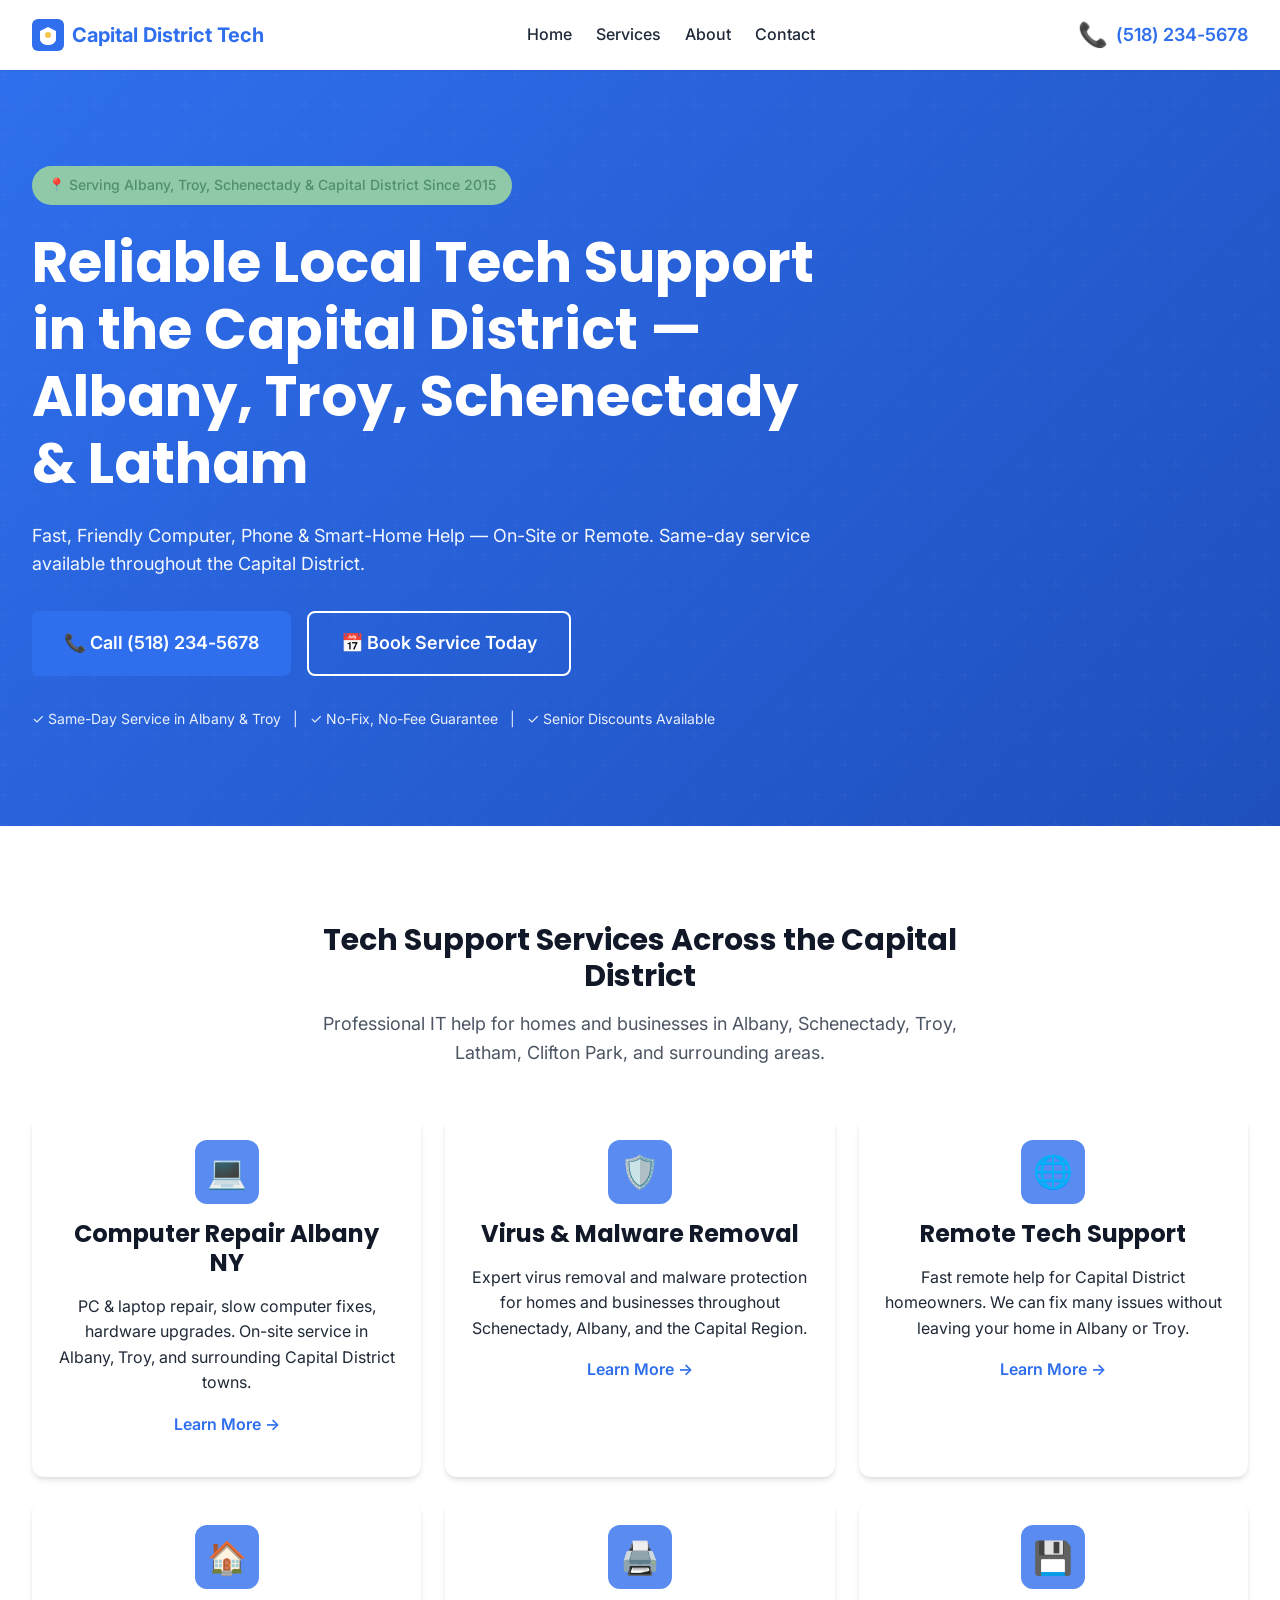
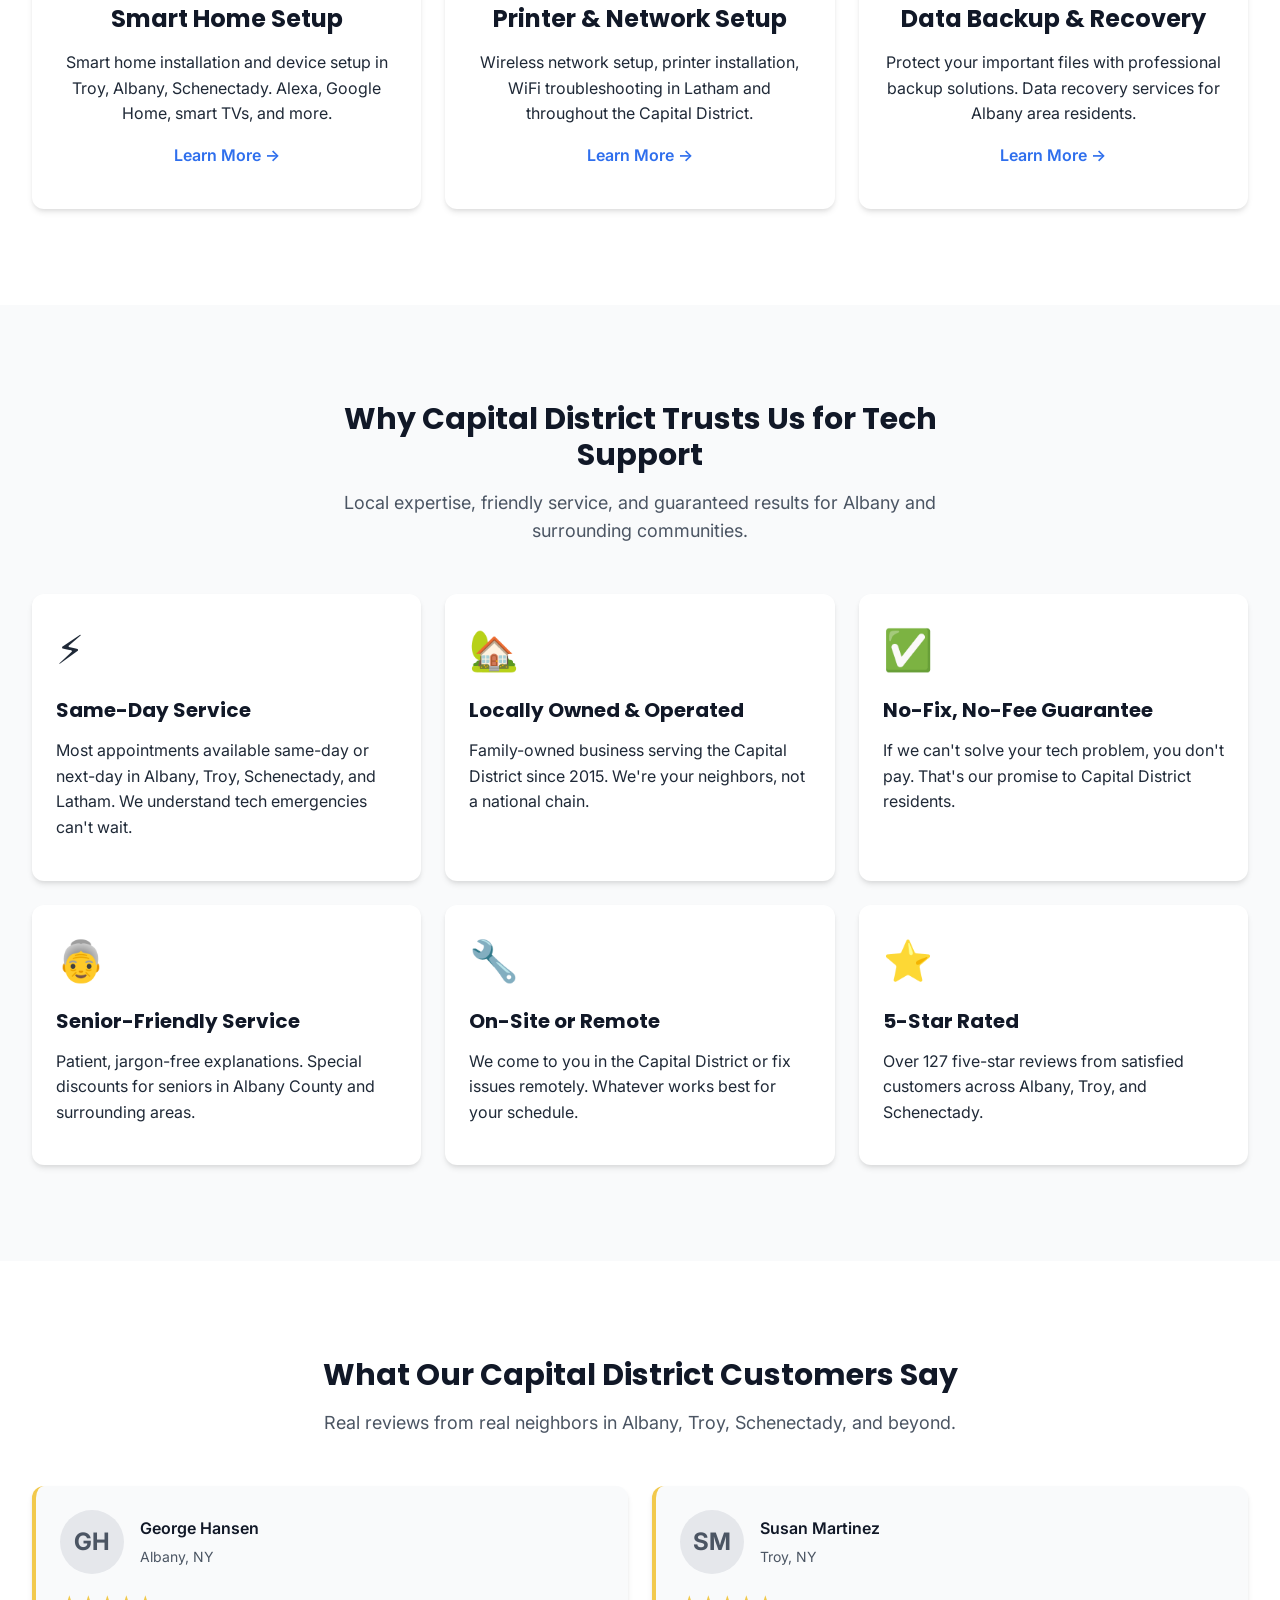
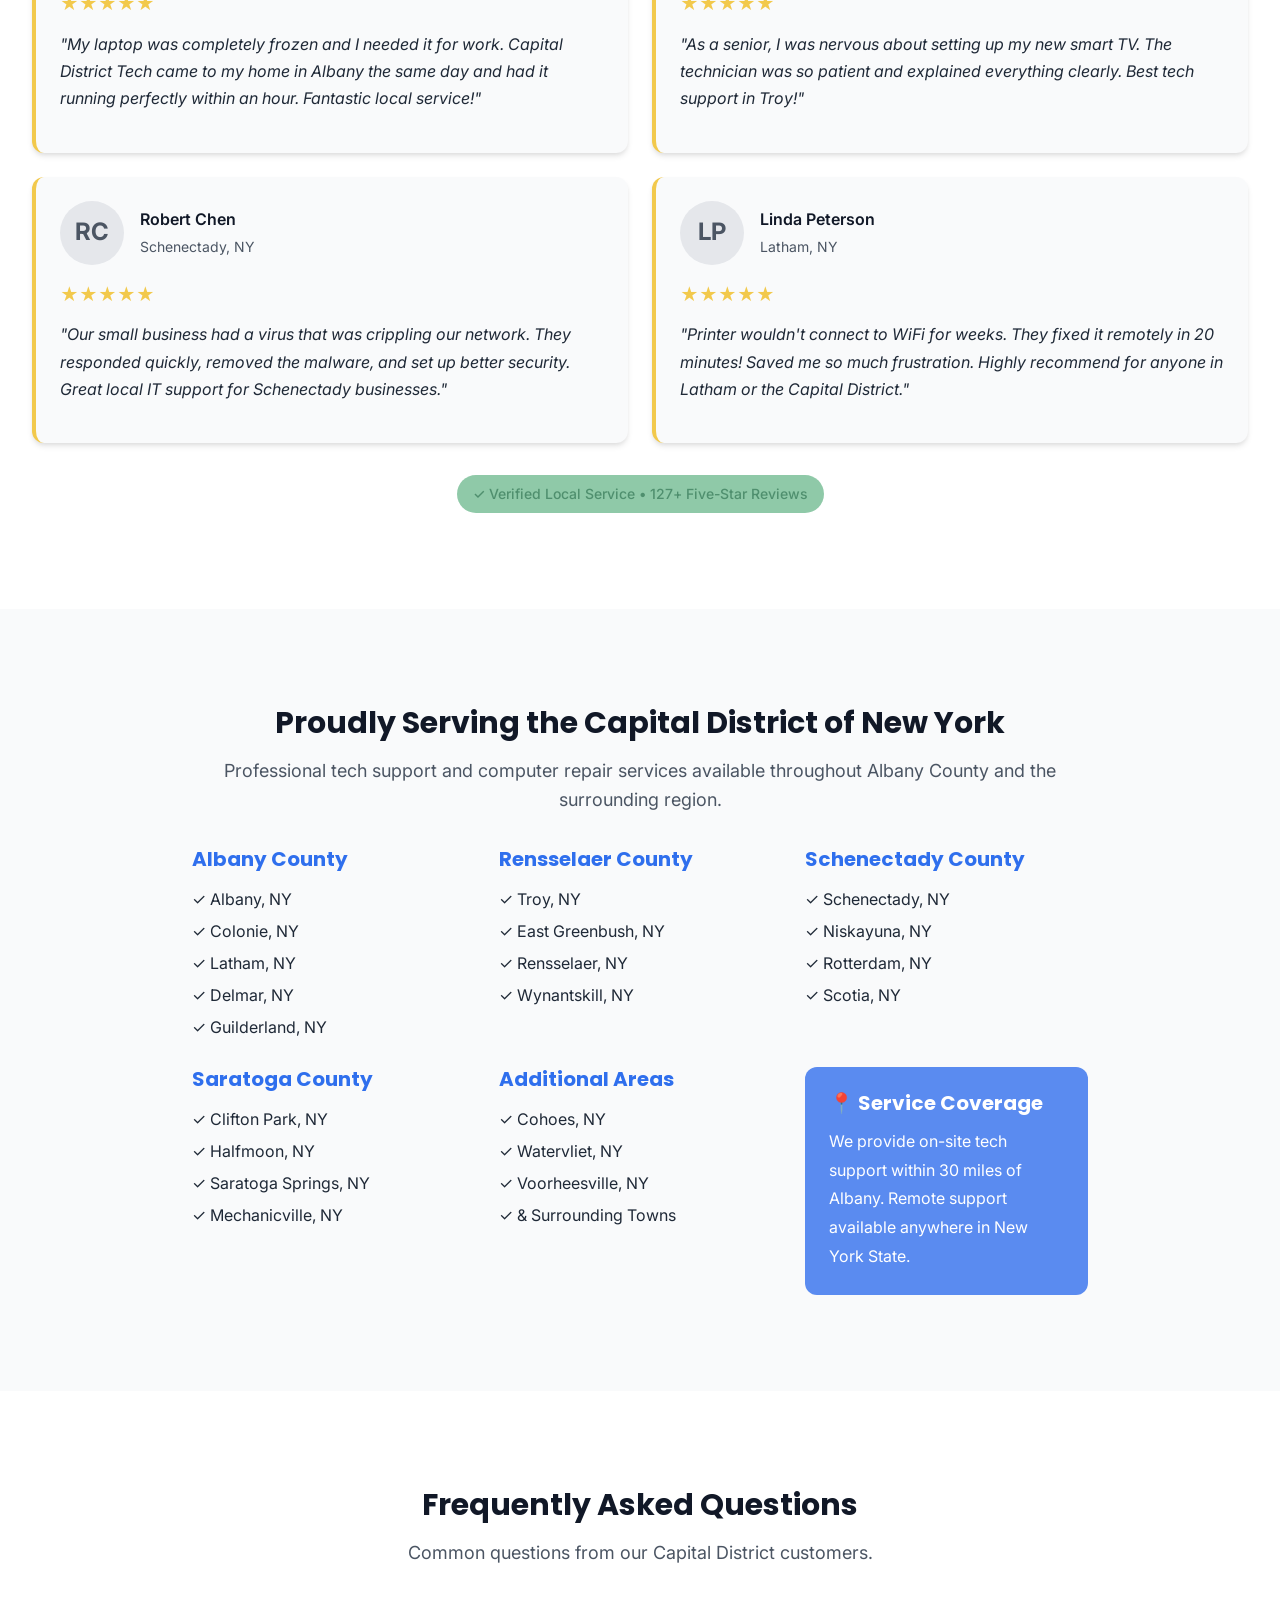
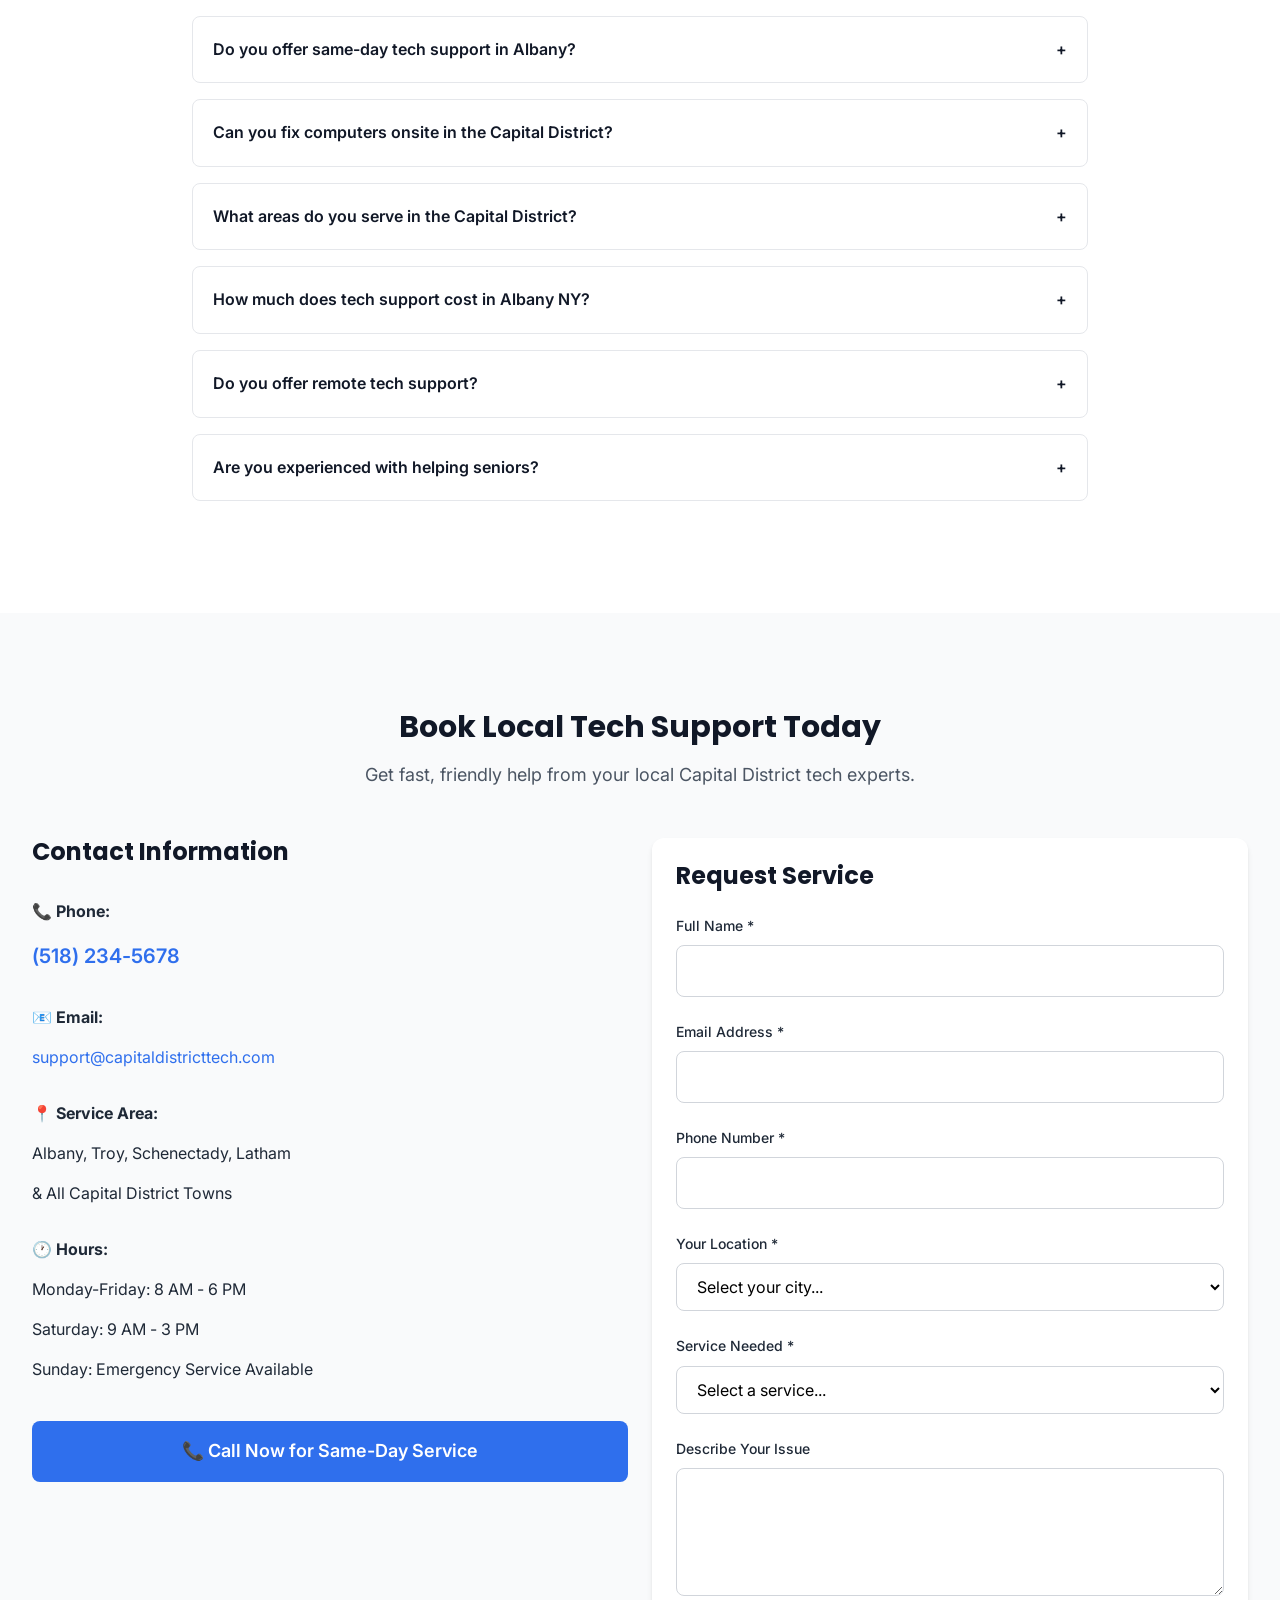
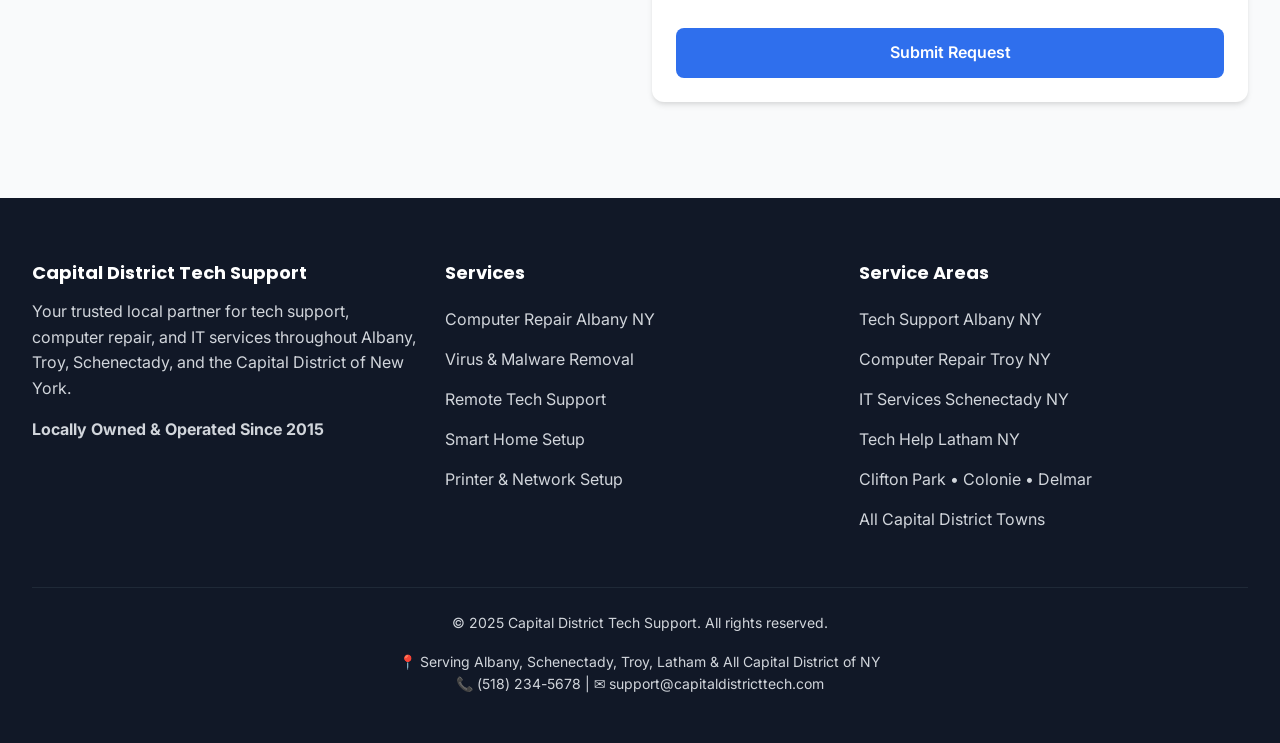
==== capital-district-tech/index.html @ 37f141fd "Add complete Capital District Tech Support website design Created a full-featured, SEO-optimized web" ====
<!DOCTYPE html>
<html lang="en">
<head>
  <meta charset="UTF-8">
  <meta name="viewport" content="width=device-width, initial-scale=1.0">

  <!-- Primary Meta Tags -->
  <title>Tech Support Albany NY — Local IT Help in Capital District</title>
  <meta name="title" content="Tech Support Albany NY — Local IT Help in Capital District">
  <meta name="description" content="Professional tech support in Albany, Troy, Schenectady & Capital District NY. Same-day computer repair, virus removal, smart home setup. Call (518) 234-5678 today!">

  <!-- Local SEO Keywords -->
  <meta name="keywords" content="tech support Albany NY, computer repair near Albany, IT support Troy NY, local tech help Schenectady, on-site tech support Latham NY, 518 tech support, Capital District IT services, computer repair Capital District, Albany tech support near me">

  <!-- Open Graph / Facebook -->
  <meta property="og:type" content="website">
  <meta property="og:url" content="https://capitaldistricttech.com/">
  <meta property="og:title" content="Tech Support Albany NY — Local IT Help in Capital District">
  <meta property="og:description" content="Professional tech support in Albany, Troy, Schenectady & Capital District NY. Same-day computer repair, virus removal, smart home setup.">
  <meta property="og:image" content="https://capitaldistricttech.com/images/og-image.jpg">

  <!-- Geo Meta Tags -->
  <meta name="geo.region" content="US-NY">
  <meta name="geo.placename" content="Albany">
  <meta name="geo.position" content="42.6526;-73.7562">
  <meta name="ICBM" content="42.6526, -73.7562">

  <!-- Favicon -->
  <link rel="icon" type="image/png" href="/favicon.png">

  <!-- Stylesheets -->
  <link rel="stylesheet" href="css/main.css">

  <!-- Preconnect for Performance -->
  <link rel="preconnect" href="https://fonts.googleapis.com">
  <link rel="preconnect" href="https://fonts.gstatic.com" crossorigin>
</head>
<body>
  <!-- Header -->
  <header class="header">
    <div class="container header__container">
      <a href="/" class="header__logo">
        <svg width="32" height="32" viewBox="0 0 32 32" fill="none" xmlns="http://www.w3.org/2000/svg">
          <rect width="32" height="32" rx="6" fill="#2F6FED"/>
          <path d="M16 8L8 12V20C8 23.314 11.134 26 16 26C20.866 26 24 23.314 24 20V12L16 8Z" fill="white"/>
          <circle cx="16" cy="16" r="3" fill="#F2C94C"/>
        </svg>
        Capital District Tech
      </a>

      <nav class="nav">
        <a href="/" class="nav__link">Home</a>
        <a href="#services" class="nav__link">Services</a>
        <a href="about.html" class="nav__link">About</a>
        <a href="#contact" class="nav__link">Contact</a>
      </nav>

      <a href="tel:+15182345678" class="header__phone">
        <span class="header__phone-icon">📞</span>
        <span>(518) 234-5678</span>
      </a>

      <button class="mobile-menu-btn" aria-label="Toggle menu">
        <span></span>
        <span></span>
        <span></span>
      </button>
    </div>
  </header>

  <!-- Hero Section -->
  <section class="hero section">
    <div class="container">
      <div class="hero__content">
        <div class="badge mb-6">
          📍 Serving Albany, Troy, Schenectady & Capital District Since 2015
        </div>

        <h1>Reliable Local Tech Support in the Capital District — Albany, Troy, Schenectady & Latham</h1>

        <p class="lead">Fast, Friendly Computer, Phone & Smart-Home Help — On-Site or Remote. Same-day service available throughout the Capital District.</p>

        <div class="flex flex-wrap gap-4 mt-8">
          <a href="tel:+15182345678" class="btn btn--primary btn--large">
            📞 Call (518) 234-5678
          </a>
          <a href="#contact" class="btn btn--outline btn--large" style="color: white; border-color: white;">
            📅 Book Service Today
          </a>
        </div>

        <div class="mt-8" style="color: rgba(255,255,255,0.9); font-size: 0.875rem;">
          ✓ Same-Day Service in Albany & Troy  &nbsp;&nbsp;|&nbsp;&nbsp;  ✓ No-Fix, No-Fee Guarantee  &nbsp;&nbsp;|&nbsp;&nbsp;  ✓ Senior Discounts Available
        </div>
      </div>
    </div>
  </section>

  <!-- Services Section -->
  <section id="services" class="section">
    <div class="container">
      <div class="text-center max-w-2xl mx-auto mb-12">
        <h2>Tech Support Services Across the Capital District</h2>
        <p class="lead">Professional IT help for homes and businesses in Albany, Schenectady, Troy, Latham, Clifton Park, and surrounding areas.</p>
      </div>

      <div class="grid grid--3">
        <!-- Service 1 -->
        <a href="services/computer-repair.html" class="card card--service">
          <div class="service-icon">💻</div>
          <h3>Computer Repair Albany NY</h3>
          <p>PC & laptop repair, slow computer fixes, hardware upgrades. On-site service in Albany, Troy, and surrounding Capital District towns.</p>
          <p style="color: var(--primary-blue); font-weight: 600; margin-top: var(--space-4);">Learn More →</p>
        </a>

        <!-- Service 2 -->
        <a href="services/virus-malware-removal.html" class="card card--service">
          <div class="service-icon">🛡️</div>
          <h3>Virus & Malware Removal</h3>
          <p>Expert virus removal and malware protection for homes and businesses throughout Schenectady, Albany, and the Capital Region.</p>
          <p style="color: var(--primary-blue); font-weight: 600; margin-top: var(--space-4);">Learn More →</p>
        </a>

        <!-- Service 3 -->
        <a href="services/remote-support.html" class="card card--service">
          <div class="service-icon">🌐</div>
          <h3>Remote Tech Support</h3>
          <p>Fast remote help for Capital District homeowners. We can fix many issues without leaving your home in Albany or Troy.</p>
          <p style="color: var(--primary-blue); font-weight: 600; margin-top: var(--space-4);">Learn More →</p>
        </a>

        <!-- Service 4 -->
        <a href="services/smart-home-setup.html" class="card card--service">
          <div class="service-icon">🏠</div>
          <h3>Smart Home Setup</h3>
          <p>Smart home installation and device setup in Troy, Albany, Schenectady. Alexa, Google Home, smart TVs, and more.</p>
          <p style="color: var(--primary-blue); font-weight: 600; margin-top: var(--space-4);">Learn More →</p>
        </a>

        <!-- Service 5 -->
        <a href="services/printer-network-setup.html" class="card card--service">
          <div class="service-icon">🖨️</div>
          <h3>Printer & Network Setup</h3>
          <p>Wireless network setup, printer installation, WiFi troubleshooting in Latham and throughout the Capital District.</p>
          <p style="color: var(--primary-blue); font-weight: 600; margin-top: var(--space-4);">Learn More →</p>
        </a>

        <!-- Service 6 -->
        <a href="services/data-backup-recovery.html" class="card card--service">
          <div class="service-icon">💾</div>
          <h3>Data Backup & Recovery</h3>
          <p>Protect your important files with professional backup solutions. Data recovery services for Albany area residents.</p>
          <p style="color: var(--primary-blue); font-weight: 600; margin-top: var(--space-4);">Learn More →</p>
        </a>
      </div>
    </div>
  </section>

  <!-- Why Choose Us Section -->
  <section class="section section--gray">
    <div class="container">
      <div class="text-center max-w-2xl mx-auto mb-12">
        <h2>Why Capital District Trusts Us for Tech Support</h2>
        <p class="lead">Local expertise, friendly service, and guaranteed results for Albany and surrounding communities.</p>
      </div>

      <div class="grid grid--3">
        <div class="card">
          <div style="font-size: 2.5rem; margin-bottom: var(--space-4);">⚡</div>
          <h4>Same-Day Service</h4>
          <p>Most appointments available same-day or next-day in Albany, Troy, Schenectady, and Latham. We understand tech emergencies can't wait.</p>
        </div>

        <div class="card">
          <div style="font-size: 2.5rem; margin-bottom: var(--space-4);">🏡</div>
          <h4>Locally Owned & Operated</h4>
          <p>Family-owned business serving the Capital District since 2015. We're your neighbors, not a national chain.</p>
        </div>

        <div class="card">
          <div style="font-size: 2.5rem; margin-bottom: var(--space-4);">✅</div>
          <h4>No-Fix, No-Fee Guarantee</h4>
          <p>If we can't solve your tech problem, you don't pay. That's our promise to Capital District residents.</p>
        </div>

        <div class="card">
          <div style="font-size: 2.5rem; margin-bottom: var(--space-4);">👵</div>
          <h4>Senior-Friendly Service</h4>
          <p>Patient, jargon-free explanations. Special discounts for seniors in Albany County and surrounding areas.</p>
        </div>

        <div class="card">
          <div style="font-size: 2.5rem; margin-bottom: var(--space-4);">🔧</div>
          <h4>On-Site or Remote</h4>
          <p>We come to you in the Capital District or fix issues remotely. Whatever works best for your schedule.</p>
        </div>

        <div class="card">
          <div style="font-size: 2.5rem; margin-bottom: var(--space-4);">⭐</div>
          <h4>5-Star Rated</h4>
          <p>Over 127 five-star reviews from satisfied customers across Albany, Troy, and Schenectady.</p>
        </div>
      </div>
    </div>
  </section>

  <!-- Testimonials Section -->
  <section class="section">
    <div class="container">
      <div class="text-center max-w-2xl mx-auto mb-12">
        <h2>What Our Capital District Customers Say</h2>
        <p class="lead">Real reviews from real neighbors in Albany, Troy, Schenectady, and beyond.</p>
      </div>

      <div class="grid grid--2">
        <div class="card card--testimonial">
          <div class="testimonial__header">
            <div class="testimonial__avatar">GH</div>
            <div>
              <div class="testimonial__name">George Hansen</div>
              <div class="testimonial__location">Albany, NY</div>
            </div>
          </div>
          <div class="testimonial__rating">★★★★★</div>
          <p class="testimonial__text">"My laptop was completely frozen and I needed it for work. Capital District Tech came to my home in Albany the same day and had it running perfectly within an hour. Fantastic local service!"</p>
        </div>

        <div class="card card--testimonial">
          <div class="testimonial__header">
            <div class="testimonial__avatar">SM</div>
            <div>
              <div class="testimonial__name">Susan Martinez</div>
              <div class="testimonial__location">Troy, NY</div>
            </div>
          </div>
          <div class="testimonial__rating">★★★★★</div>
          <p class="testimonial__text">"As a senior, I was nervous about setting up my new smart TV. The technician was so patient and explained everything clearly. Best tech support in Troy!"</p>
        </div>

        <div class="card card--testimonial">
          <div class="testimonial__header">
            <div class="testimonial__avatar">RC</div>
            <div>
              <div class="testimonial__name">Robert Chen</div>
              <div class="testimonial__location">Schenectady, NY</div>
            </div>
          </div>
          <div class="testimonial__rating">★★★★★</div>
          <p class="testimonial__text">"Our small business had a virus that was crippling our network. They responded quickly, removed the malware, and set up better security. Great local IT support for Schenectady businesses."</p>
        </div>

        <div class="card card--testimonial">
          <div class="testimonial__header">
            <div class="testimonial__avatar">LP</div>
            <div>
              <div class="testimonial__name">Linda Peterson</div>
              <div class="testimonial__location">Latham, NY</div>
            </div>
          </div>
          <div class="testimonial__rating">★★★★★</div>
          <p class="testimonial__text">"Printer wouldn't connect to WiFi for weeks. They fixed it remotely in 20 minutes! Saved me so much frustration. Highly recommend for anyone in Latham or the Capital District."</p>
        </div>
      </div>

      <div class="text-center mt-8">
        <div class="badge">✓ Verified Local Service • 127+ Five-Star Reviews</div>
      </div>
    </div>
  </section>

  <!-- Service Area Section -->
  <section class="section section--gray">
    <div class="container">
      <div class="text-center max-w-4xl mx-auto">
        <h2>Proudly Serving the Capital District of New York</h2>
        <p class="lead mb-8">Professional tech support and computer repair services available throughout Albany County and the surrounding region.</p>

        <div class="grid grid--3" style="text-align: left;">
          <div>
            <h4 style="color: var(--primary-blue); margin-bottom: var(--space-3);">Albany County</h4>
            <ul style="line-height: 2;">
              <li>✓ Albany, NY</li>
              <li>✓ Colonie, NY</li>
              <li>✓ Latham, NY</li>
              <li>✓ Delmar, NY</li>
              <li>✓ Guilderland, NY</li>
            </ul>
          </div>

          <div>
            <h4 style="color: var(--primary-blue); margin-bottom: var(--space-3);">Rensselaer County</h4>
            <ul style="line-height: 2;">
              <li>✓ Troy, NY</li>
              <li>✓ East Greenbush, NY</li>
              <li>✓ Rensselaer, NY</li>
              <li>✓ Wynantskill, NY</li>
            </ul>
          </div>

          <div>
            <h4 style="color: var(--primary-blue); margin-bottom: var(--space-3);">Schenectady County</h4>
            <ul style="line-height: 2;">
              <li>✓ Schenectady, NY</li>
              <li>✓ Niskayuna, NY</li>
              <li>✓ Rotterdam, NY</li>
              <li>✓ Scotia, NY</li>
            </ul>
          </div>

          <div>
            <h4 style="color: var(--primary-blue); margin-bottom: var(--space-3);">Saratoga County</h4>
            <ul style="line-height: 2;">
              <li>✓ Clifton Park, NY</li>
              <li>✓ Halfmoon, NY</li>
              <li>✓ Saratoga Springs, NY</li>
              <li>✓ Mechanicville, NY</li>
            </ul>
          </div>

          <div>
            <h4 style="color: var(--primary-blue); margin-bottom: var(--space-3);">Additional Areas</h4>
            <ul style="line-height: 2;">
              <li>✓ Cohoes, NY</li>
              <li>✓ Watervliet, NY</li>
              <li>✓ Voorheesville, NY</li>
              <li>✓ & Surrounding Towns</li>
            </ul>
          </div>

          <div style="background: var(--primary-blue-light); padding: var(--space-6); border-radius: var(--radius-lg); color: white;">
            <h4 style="color: white; margin-bottom: var(--space-3);">📍 Service Coverage</h4>
            <p style="margin: 0; line-height: 1.8;">We provide on-site tech support within 30 miles of Albany. Remote support available anywhere in New York State.</p>
          </div>
        </div>
      </div>
    </div>
  </section>

  <!-- FAQ Section -->
  <section class="section">
    <div class="container">
      <div class="text-center max-w-2xl mx-auto mb-12">
        <h2>Frequently Asked Questions</h2>
        <p class="lead">Common questions from our Capital District customers.</p>
      </div>

      <div class="max-w-4xl mx-auto">
        <div class="faq-item">
          <button class="faq-question">
            Do you offer same-day tech support in Albany?
            <span>+</span>
          </button>
          <div class="faq-answer">
            Yes! We offer same-day and next-day service throughout Albany, Troy, Schenectady, and the Capital District. Call us before 2 PM at (518) 234-5678 for same-day availability.
          </div>
        </div>

        <div class="faq-item">
          <button class="faq-question">
            Can you fix computers onsite in the Capital District?
            <span>+</span>
          </button>
          <div class="faq-answer">
            Absolutely! We provide on-site tech support throughout the Capital Region including Albany, Schenectady, Troy, Latham, Clifton Park, and all surrounding towns. We come to your home or office.
          </div>
        </div>

        <div class="faq-item">
          <button class="faq-question">
            What areas do you serve in the Capital District?
            <span>+</span>
          </button>
          <div class="faq-answer">
            We serve all of Albany County, Schenectady County, Rensselaer County, and parts of Saratoga County. This includes Albany, Troy, Schenectady, Latham, Colonie, Clifton Park, Delmar, Guilderland, Cohoes, and many other towns within 30 miles of Albany.
          </div>
        </div>

        <div class="faq-item">
          <button class="faq-question">
            How much does tech support cost in Albany NY?
            <span>+</span>
          </button>
          <div class="faq-answer">
            Our standard service call is $89 for diagnostics, which is waived if you proceed with the repair. Most common repairs range from $99-$249. We provide free estimates and our "No-Fix, No-Fee" guarantee means you only pay if we solve your problem.
          </div>
        </div>

        <div class="faq-item">
          <button class="faq-question">
            Do you offer remote tech support?
            <span>+</span>
          </button>
          <div class="faq-answer">
            Yes! Many issues can be resolved remotely, saving you time and money. We can securely connect to your computer from anywhere in the Capital District or throughout New York State. Remote support sessions start at just $59.
          </div>
        </div>

        <div class="faq-item">
          <button class="faq-question">
            Are you experienced with helping seniors?
            <span>+</span>
          </button>
          <div class="faq-answer">
            Definitely! We specialize in patient, jargon-free tech support for seniors throughout the Capital District. We take the time to explain everything clearly and offer special senior discounts. Many of our best customers in Albany and Troy are seniors who appreciate our friendly approach.
          </div>
        </div>
      </div>
    </div>
  </section>

  <!-- Contact Section -->
  <section id="contact" class="section section--gray">
    <div class="container">
      <div class="text-center max-w-2xl mx-auto mb-12">
        <h2>Book Local Tech Support Today</h2>
        <p class="lead">Get fast, friendly help from your local Capital District tech experts.</p>
      </div>

      <div class="grid grid--2" style="align-items: start;">
        <div>
          <h3>Contact Information</h3>
          <div style="margin-top: var(--space-6); line-height: 2.5;">
            <p><strong>📞 Phone:</strong><br>
            <a href="tel:+15182345678" style="color: var(--primary-blue); font-size: var(--text-xl); font-weight: 600;">(518) 234-5678</a></p>

            <p><strong>📧 Email:</strong><br>
            <a href="mailto:support@capitaldistricttech.com" style="color: var(--primary-blue);">support@capitaldistricttech.com</a></p>

            <p><strong>📍 Service Area:</strong><br>
            Albany, Troy, Schenectady, Latham<br>
            & All Capital District Towns</p>

            <p><strong>🕐 Hours:</strong><br>
            Monday-Friday: 8 AM - 6 PM<br>
            Saturday: 9 AM - 3 PM<br>
            Sunday: Emergency Service Available</p>
          </div>

          <div class="mt-8">
            <a href="tel:+15182345678" class="btn btn--primary btn--large" style="width: 100%;">
              📞 Call Now for Same-Day Service
            </a>
          </div>
        </div>

        <div class="card">
          <h3>Request Service</h3>
          <form id="contactForm" style="margin-top: var(--space-6);">
            <div class="form-group">
              <label for="name" class="form-label">Full Name *</label>
              <input type="text" id="name" name="name" class="form-input" required>
            </div>

            <div class="form-group">
              <label for="email" class="form-label">Email Address *</label>
              <input type="email" id="email" name="email" class="form-input" required>
            </div>

            <div class="form-group">
              <label for="phone" class="form-label">Phone Number *</label>
              <input type="tel" id="phone" name="phone" class="form-input" required>
            </div>

            <div class="form-group">
              <label for="location" class="form-label">Your Location *</label>
              <select id="location" name="location" class="form-select" required>
                <option value="">Select your city...</option>
                <option value="albany">Albany</option>
                <option value="troy">Troy</option>
                <option value="schenectady">Schenectady</option>
                <option value="latham">Latham</option>
                <option value="colonie">Colonie</option>
                <option value="clifton-park">Clifton Park</option>
                <option value="delmar">Delmar</option>
                <option value="other">Other Capital District Town</option>
              </select>
            </div>

            <div class="form-group">
              <label for="service" class="form-label">Service Needed *</label>
              <select id="service" name="service" class="form-select" required>
                <option value="">Select a service...</option>
                <option value="computer-repair">Computer/Laptop Repair</option>
                <option value="virus-removal">Virus/Malware Removal</option>
                <option value="remote-support">Remote Tech Support</option>
                <option value="smart-home">Smart Home Setup</option>
                <option value="printer-network">Printer/Network Setup</option>
                <option value="data-recovery">Data Backup/Recovery</option>
                <option value="other">Other</option>
              </select>
            </div>

            <div class="form-group">
              <label for="message" class="form-label">Describe Your Issue</label>
              <textarea id="message" name="message" class="form-textarea" rows="4"></textarea>
            </div>

            <button type="submit" class="btn btn--primary" style="width: 100%;">
              Submit Request
            </button>
          </form>
        </div>
      </div>
    </div>
  </section>

  <!-- Footer -->
  <footer class="footer">
    <div class="container">
      <div class="grid grid--3">
        <div>
          <h3>Capital District Tech Support</h3>
          <p>Your trusted local partner for tech support, computer repair, and IT services throughout Albany, Troy, Schenectady, and the Capital District of New York.</p>
          <p style="margin-top: var(--space-4);">
            <strong>Locally Owned & Operated Since 2015</strong>
          </p>
        </div>

        <div>
          <h3>Services</h3>
          <ul style="line-height: 2.5;">
            <li><a href="services/computer-repair.html">Computer Repair Albany NY</a></li>
            <li><a href="services/virus-malware-removal.html">Virus & Malware Removal</a></li>
            <li><a href="services/remote-support.html">Remote Tech Support</a></li>
            <li><a href="services/smart-home-setup.html">Smart Home Setup</a></li>
            <li><a href="services/printer-network-setup.html">Printer & Network Setup</a></li>
          </ul>
        </div>

        <div>
          <h3>Service Areas</h3>
          <ul style="line-height: 2.5;">
            <li>Tech Support Albany NY</li>
            <li>Computer Repair Troy NY</li>
            <li>IT Services Schenectady NY</li>
            <li>Tech Help Latham NY</li>
            <li>Clifton Park • Colonie • Delmar</li>
            <li>All Capital District Towns</li>
          </ul>
        </div>
      </div>

      <div class="footer__bottom">
        <p>&copy; 2025 Capital District Tech Support. All rights reserved.</p>
        <p style="margin-top: var(--space-2);">
          📍 Serving Albany, Schenectady, Troy, Latham & All Capital District of NY<br>
          📞 (518) 234-5678 | ✉️ support@capitaldistricttech.com
        </p>
      </div>
    </div>
  </footer>

  <!-- Sticky Mobile CTA -->
  <a href="tel:+15182345678" class="btn btn--primary sticky-cta">
    📞 Call Now
  </a>

  <!-- Scripts -->
  <script src="js/schema.js"></script>
  <script src="js/main.js"></script>

  <!-- Additional FAQ Schema -->
  <script type="application/ld+json">
  {
    "@context": "https://schema.org",
    "@type": "FAQPage",
    "mainEntity": [
      {
        "@type": "Question",
        "name": "Do you offer same-day tech support in Albany?",
        "acceptedAnswer": {
          "@type": "Answer",
          "text": "Yes! We offer same-day and next-day service throughout Albany, Troy, Schenectady, and the Capital District. Call us before 2 PM at (518) 234-5678 for same-day availability."
        }
      },
      {
        "@type": "Question",
        "name": "Can you fix computers onsite in the Capital District?",
        "acceptedAnswer": {
          "@type": "Answer",
          "text": "Absolutely! We provide on-site tech support throughout the Capital Region including Albany, Schenectady, Troy, Latham, Clifton Park, and all surrounding towns. We come to your home or office."
        }
      },
      {
        "@type": "Question",
        "name": "What areas do you serve in the Capital District?",
        "acceptedAnswer": {
          "@type": "Answer",
          "text": "We serve all of Albany County, Schenectady County, Rensselaer County, and parts of Saratoga County. This includes Albany, Troy, Schenectady, Latham, Colonie, Clifton Park, Delmar, Guilderland, Cohoes, and many other towns within 30 miles of Albany."
        }
      }
    ]
  }
  </script>
</body>
</html>
---- capital-district-tech/css/main.css ----
/* Main CSS - Import All Stylesheets */

@import url('https://fonts.googleapis.com/css2?family=Inter:wght@400;500;600;700&family=Poppins:wght@600;700&display=swap');

@import 'variables.css';
@import 'reset.css';
@import 'layout.css';
@import 'components.css';
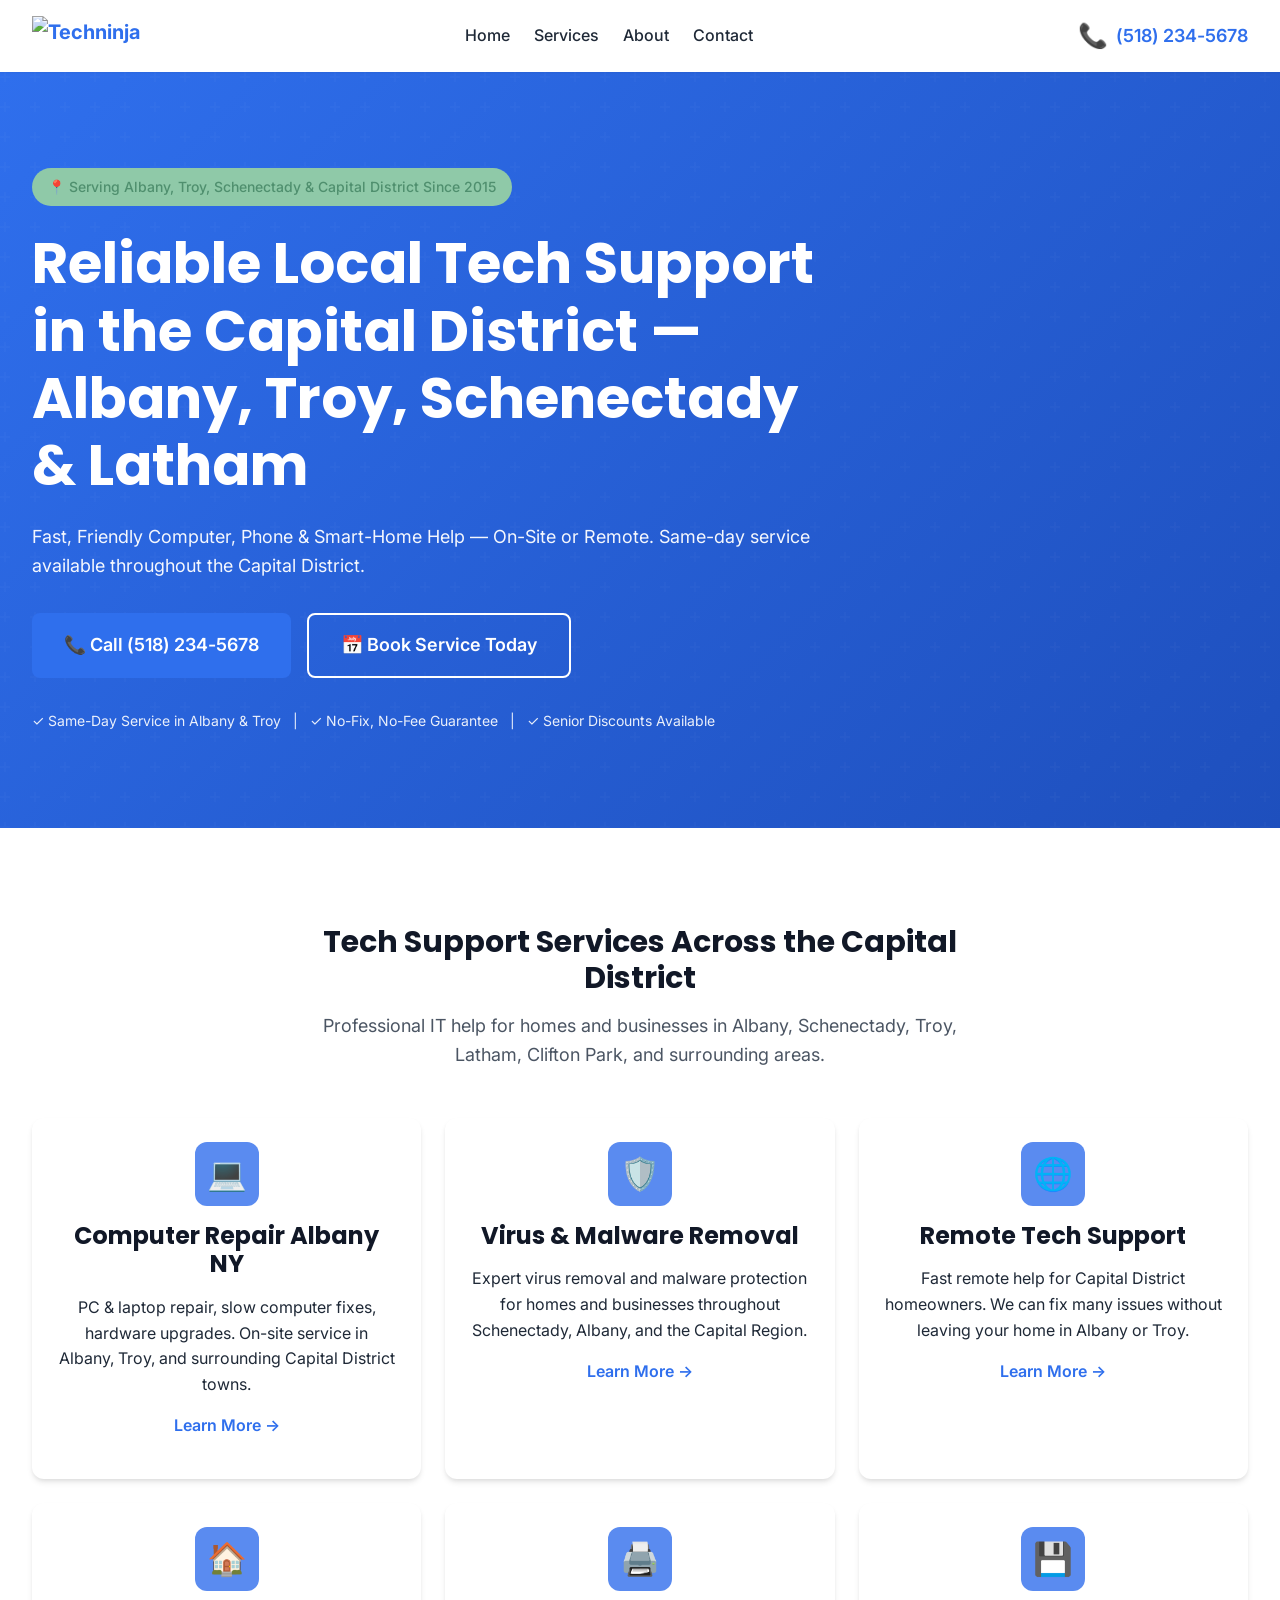
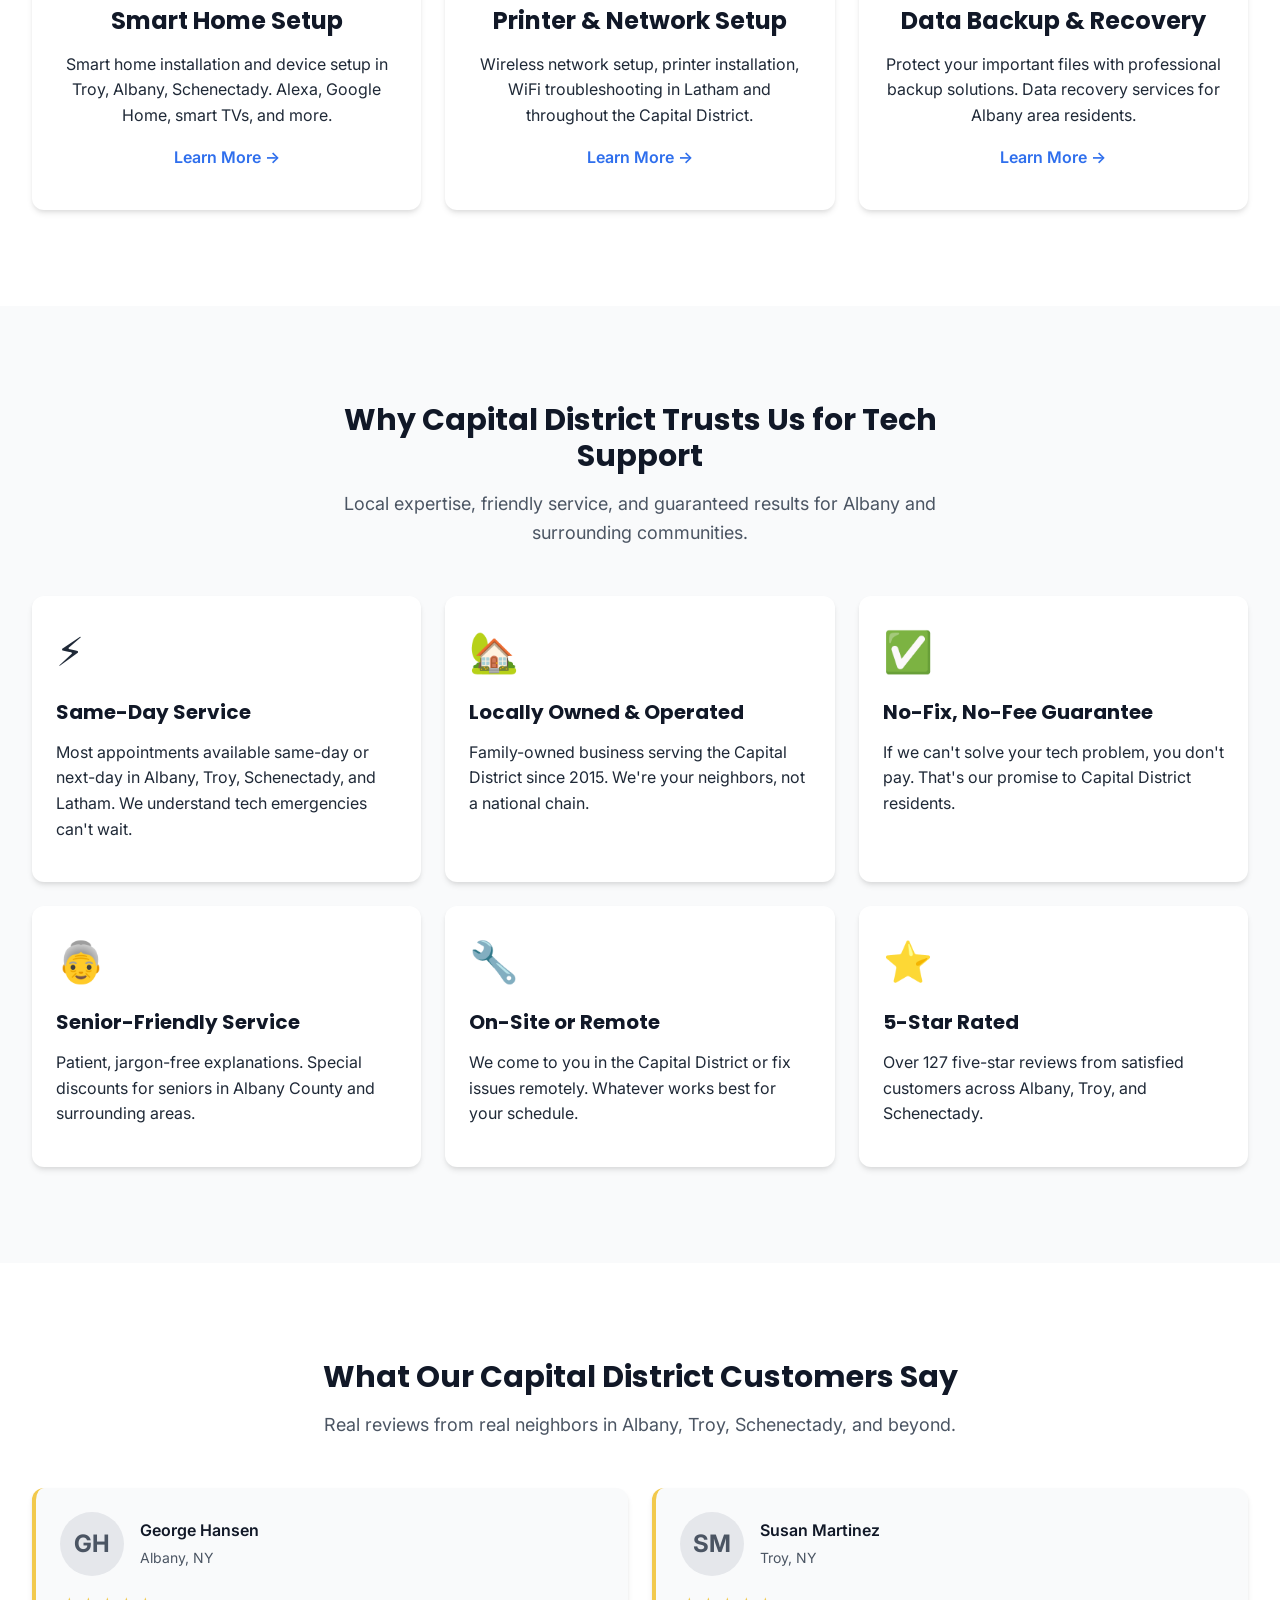
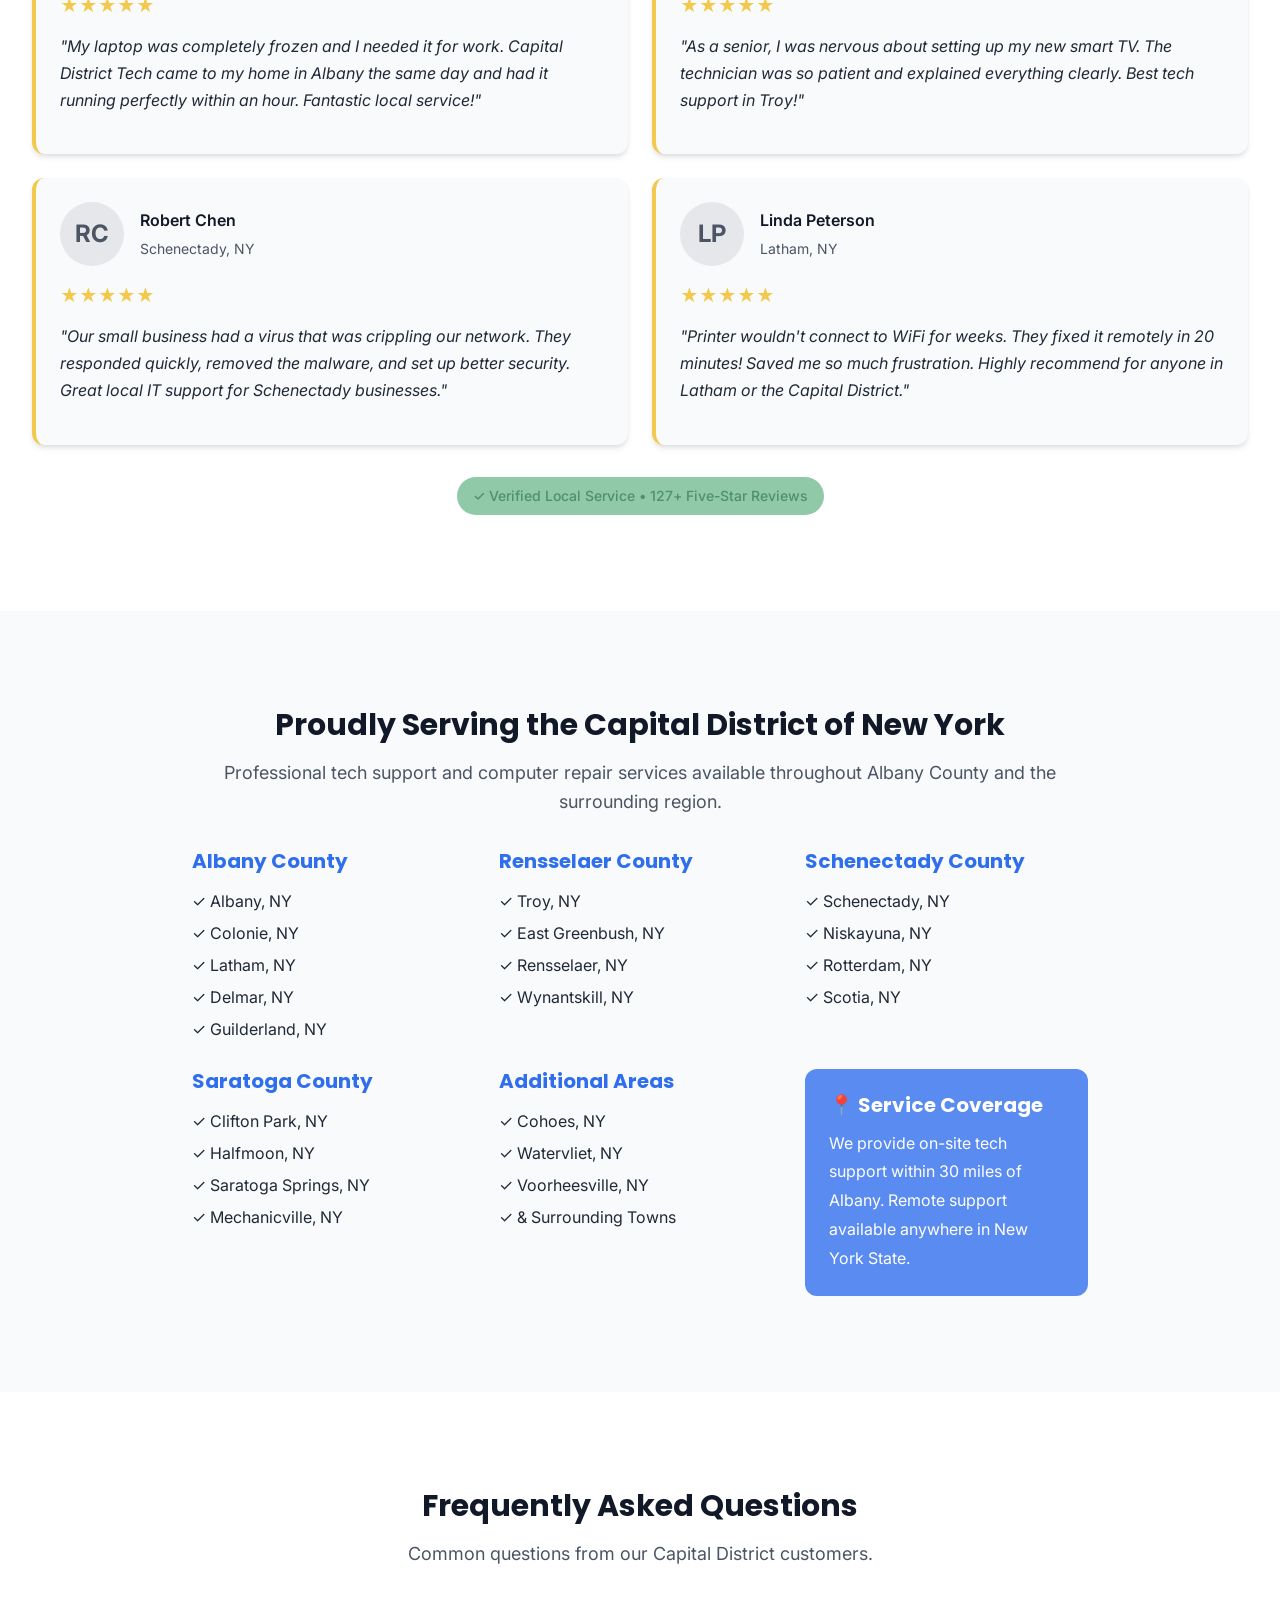
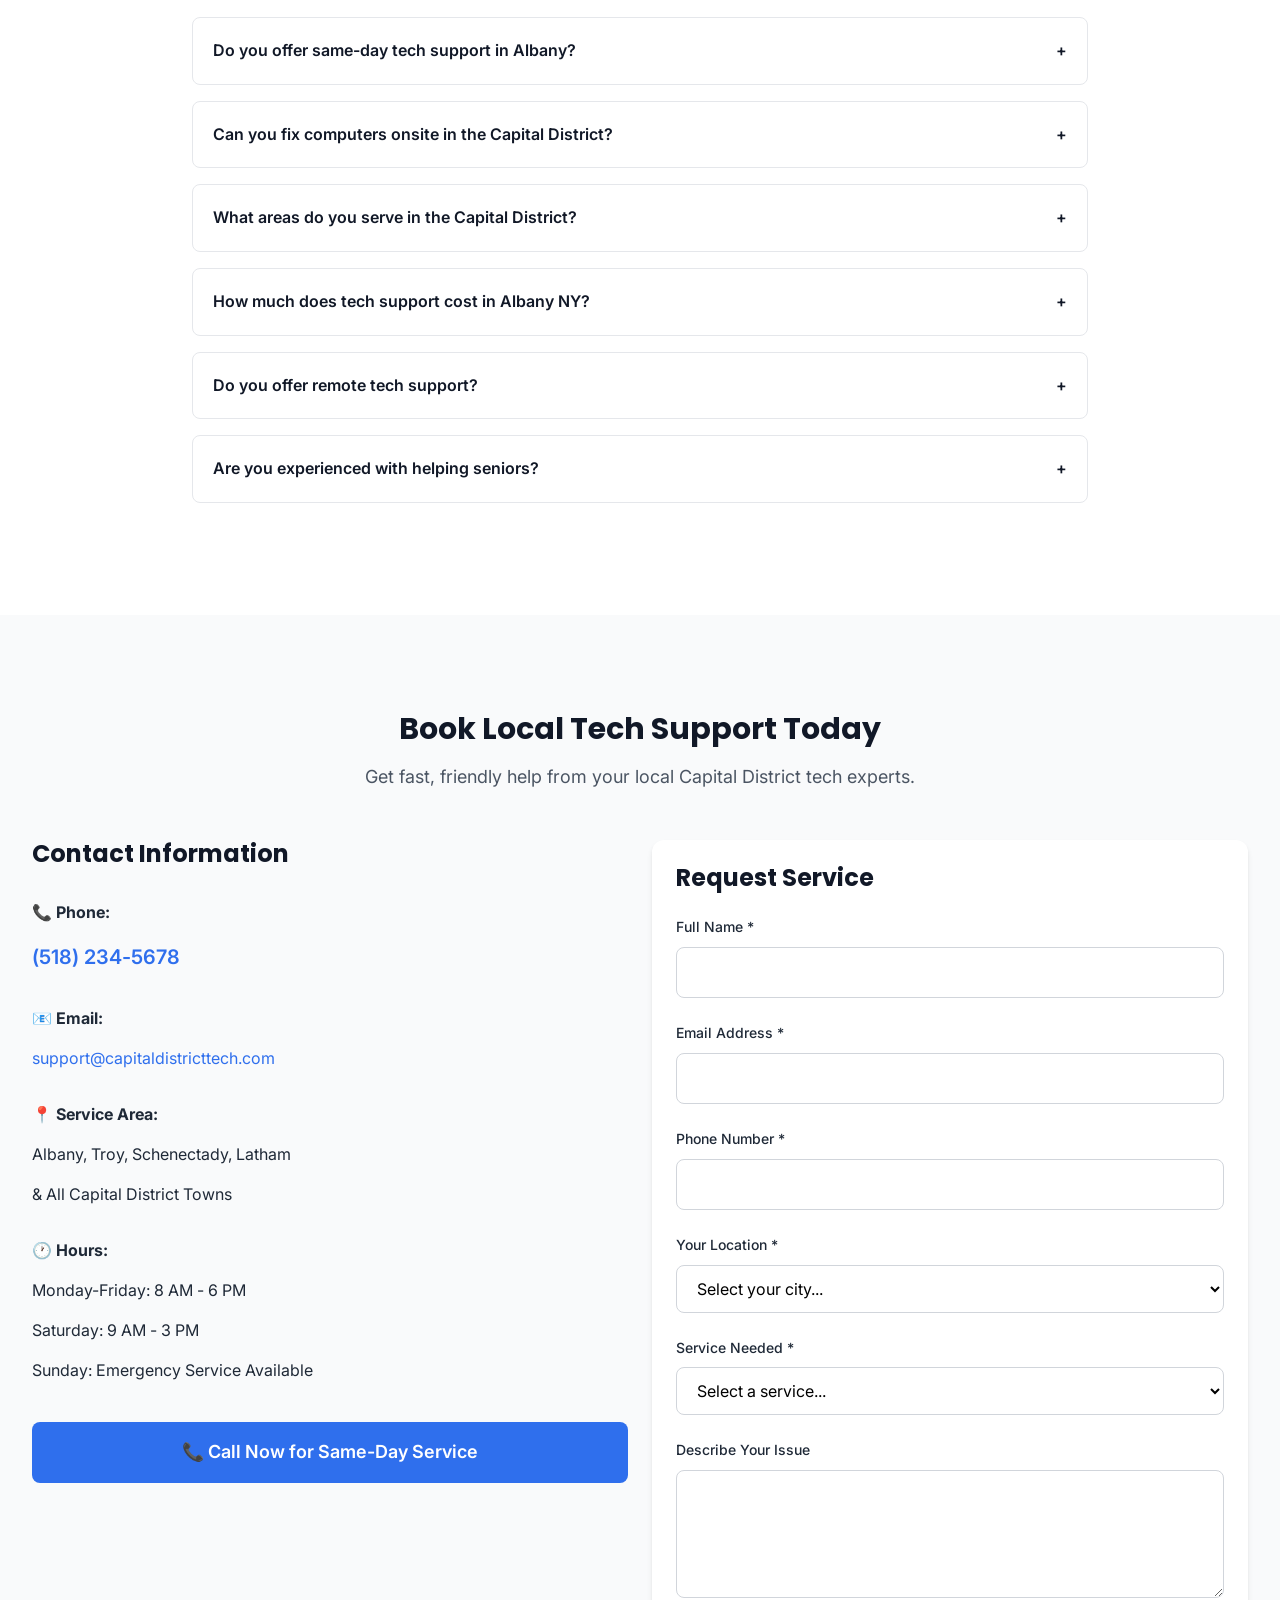
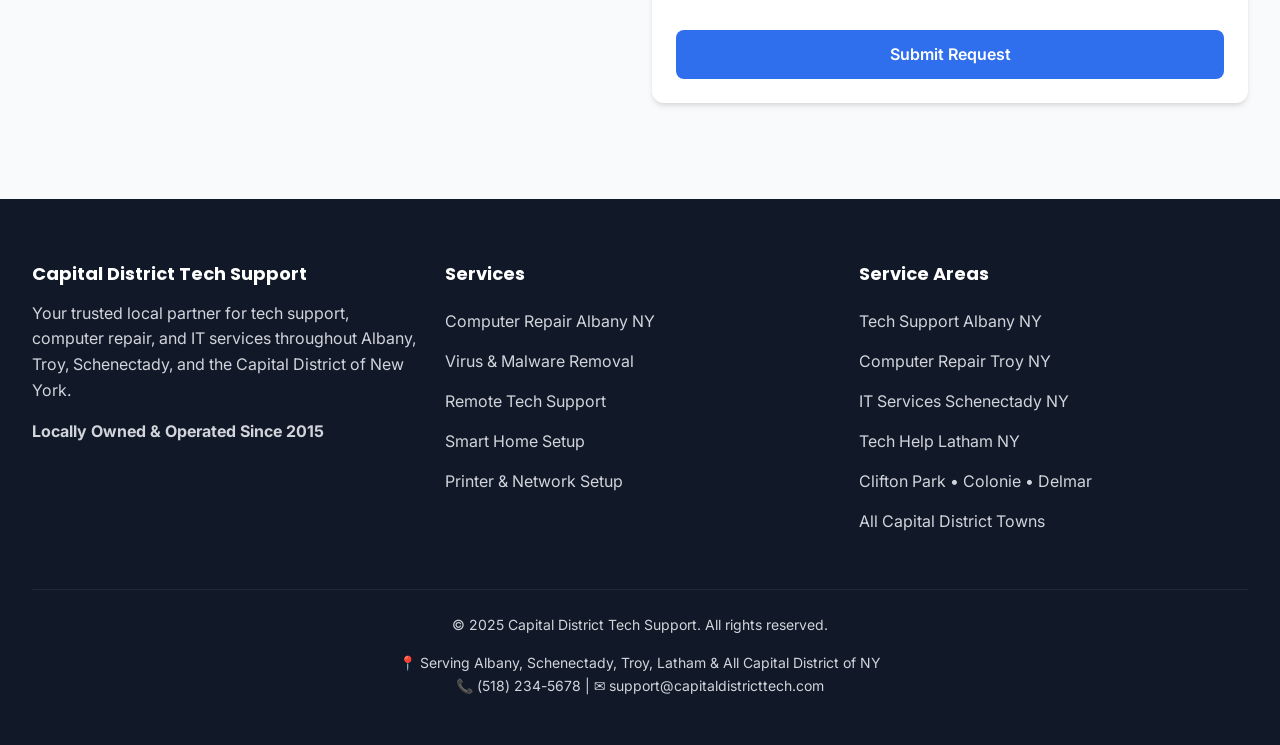
==== commit abe360c8: "Update logo to Techninja branding across all pages" ====
--- a/capital-district-tech/index.html
+++ b/capital-district-tech/index.html
@@ -40,12 +40,7 @@
   <header class="header">
     <div class="container header__container">
       <a href="/" class="header__logo">
-        <svg width="32" height="32" viewBox="0 0 32 32" fill="none" xmlns="http://www.w3.org/2000/svg">
-          <rect width="32" height="32" rx="6" fill="#2F6FED"/>
-          <path d="M16 8L8 12V20C8 23.314 11.134 26 16 26C20.866 26 24 23.314 24 20V12L16 8Z" fill="white"/>
-          <circle cx="16" cy="16" r="3" fill="#F2C94C"/>
-        </svg>
-        Capital District Tech
+        <img src="https://www.techninja.io/hubfs/raw_assets/public/Techninja_October2021/images/Techninja_Logo_Horizontal.svg" alt="Techninja" style="height: 40px;">
       </a>
 
       <nav class="nav">
